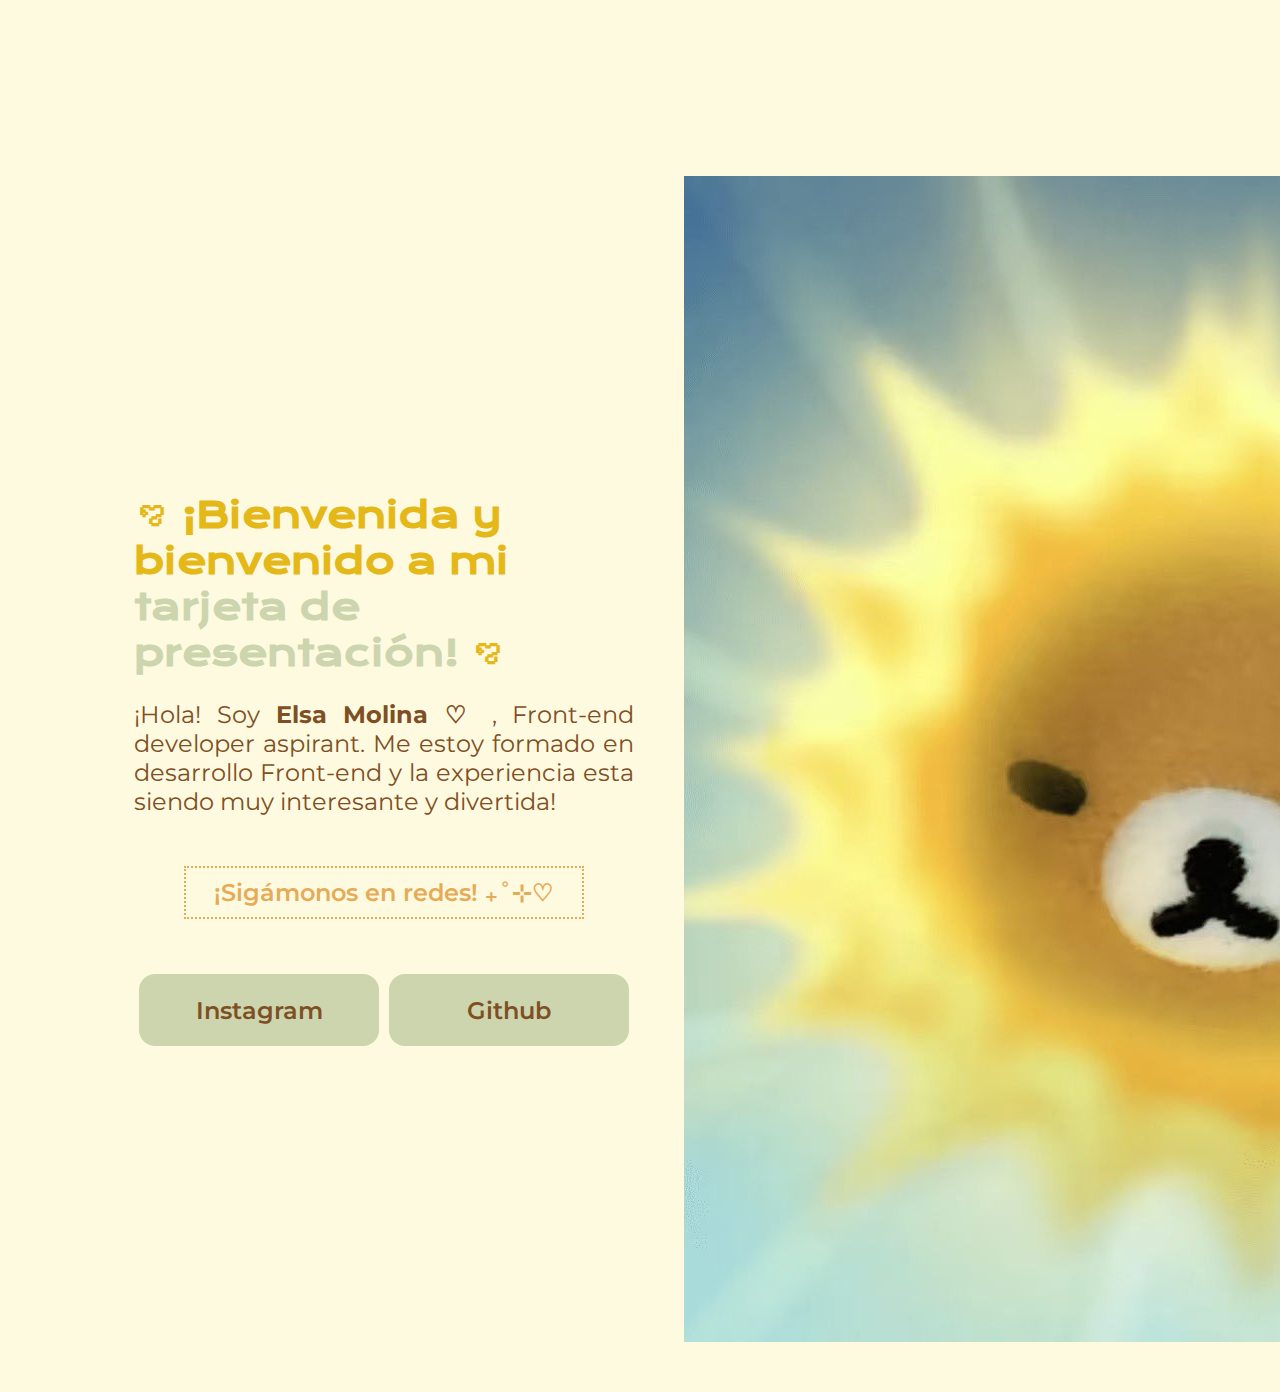
==== index.html @ 11b0048c "Lección Manejando los bordes" ====
<!DOCTYPE html>
<html lang="es-mx">
<head>
    <meta charset="UTF-8">
    <meta name="viewport" content="width=device-width, initial-scale=1.0">
    <title>Potafolio</title>
    <link rel="stylesheet" href="style.css">
</head>
<body>
    <header></header>
    <main class="presentacion">
        <section class="presentacion_contenido">
            <h1 class="presentacion_contenido_titulo">ꨄ︎ ¡Bienvenida y bienvenido a mi <strong class="titulo-destaque"> tarjeta de presentación! </strong> ꨄ︎
            </h1>
            <p class="presentacion_contenido_texto">
                ¡Hola! Soy <strong>Elsa Molina ♡</strong> , Front-end developer aspirant.
                Me estoy formado en desarrollo Front-end y la experiencia esta siendo 
                muy interesante y divertida! 
            </p>
            <p class="texFollow"> 
                ¡Sigámonos en redes! ₊˚⊹♡
            </p>
            <div class="presentacion_enlaces">
                <a class="presentacion_enlaces_link" href="https://www.instagram.com/elsa_molinah?igsh=Mndtd2M3bjhrdDc=">Instagram</a>
                <a class="presentacion_enlaces_link" href="https://github.com/ElsaMolina">Github</a>
            </div>
        </section>

        <img class="myAvatar" src="Imagen de WhatsApp 2025-02-07 a las 14.08.31_734f1d71.jpg" alt="Imagen de Rilakuma en un sol"> 
    </main>
    <footer></footer>
</body>
</html>
---- style.css ----
@import url('https://fonts.googleapis.com/css2?family=Krona+One&family=Montserrat:ital,wght@0,100..900;1,100..900&display=swap');

body {
    background-color: #fefae0;
    color: #7f4f24;
    height: 100vh;
    box-sizing: border-box;
    
}

.titulo-destaque {
    color:#ccd5ae
}

.texFollow {
    color:#E6AB57;
    margin: 50px;
    padding: 10px;
    border:2px dotted #E6AB57;
    font-family: "Montserrat", sans-serif;
    font-size: 24px;
    font-weight: 600;
    text-align: center;
}

.myAvatar {
    margin:50px;
}

.presentacion{
    display: flex;
    align-items: center;
    margin: 10%;
    justify-content: space-between ;
}

.presentacion_contenido{
    width:615px;
}

.presentacion_contenido_titulo{
    font-size: 36px;
    font-family: "Krona One", sans-serif;
    padding:0px;
    color:#E5B819
    
}
    
.presentacion_contenido_texto{
    font-size:24px ;
    font-family: "Montserrat", sans-serif;
    text-align: justify;
}

.presentacion_enlaces{
    display: flex;
    justify-content: space-between;
}

.presentacion_enlaces_link{
    width: 250px;
    background-color:#ccd5ae ;
    text-align: center;
    padding:21.5px 0;
    border-radius: 16px;
    font-family: "Montserrat", sans-serif;
    font-size: 24px;
    font-weight: 600;
    text-decoration:none;
    color: #7f4f24;
    margin: 1%;

}
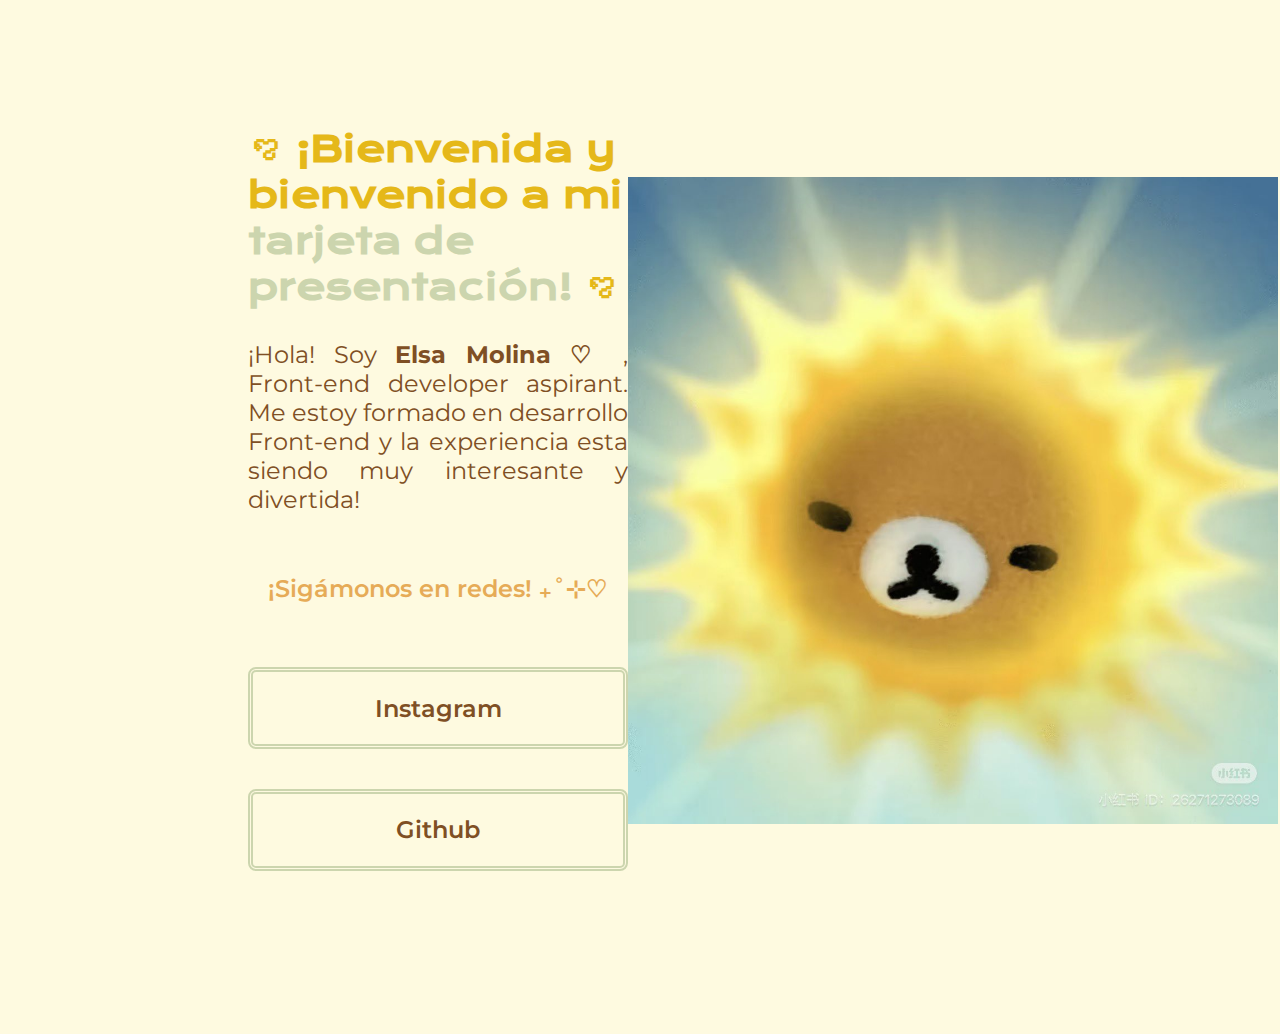
==== commit 90ddacaa: "Lección preparando el layout" ====
--- a/index.html
+++ b/index.html
@@ -17,9 +17,9 @@
                 Me estoy formado en desarrollo Front-end y la experiencia esta siendo 
                 muy interesante y divertida! 
             </p>
-            <p class="texFollow"> 
+            <h2 class="texFollow">
                 ¡Sigámonos en redes! ₊˚⊹♡
-            </p>
+            </h2>
             <div class="presentacion_enlaces">
                 <a class="presentacion_enlaces_link" href="https://www.instagram.com/elsa_molinah?igsh=Mndtd2M3bjhrdDc=">Instagram</a>
                 <a class="presentacion_enlaces_link" href="https://github.com/ElsaMolina">Github</a>
--- a/style.css
+++ b/style.css
@@ -12,42 +12,36 @@
     color:#ccd5ae
 }
 
-.texFollow {
-    color:#E6AB57;
-    margin: 50px;
-    padding: 10px;
-    border:2px dotted #E6AB57;
-    font-family: "Montserrat", sans-serif;
-    font-size: 24px;
-    font-weight: 600;
-    text-align: center;
-}
+.myAvatar {
+    width: 650px;
 
-.myAvatar {
-    margin:50px;
 }
 
 .presentacion{
     display: flex;
     align-items: center;
-    margin: 10%;
+    margin: 10% 19%;
     justify-content: space-between ;
 }
 
 .presentacion_contenido{
     width:615px;
+    display: flex;
+    flex-direction: column;
+    gap: 30px;
 }
 
 .presentacion_contenido_titulo{
     font-size: 36px;
     font-family: "Krona One", sans-serif;
     padding:0px;
+    margin: 0%;
     color:#E5B819
-    
 }
     
 .presentacion_contenido_texto{
     font-size:24px ;
+    margin: 0%;
     font-family: "Montserrat", sans-serif;
     text-align: justify;
 }
@@ -55,19 +49,32 @@
 .presentacion_enlaces{
     display: flex;
     justify-content: space-between;
+    flex-direction: column;
+    align-items: center;
+    gap: 32px;
+
 }
 
 .presentacion_enlaces_link{
-    width: 250px;
-    background-color:#ccd5ae ;
+    width: 370px;
     text-align: center;
     padding:21.5px 0;
-    border-radius: 16px;
+    border-radius: 8px;
     font-family: "Montserrat", sans-serif;
     font-size: 24px;
     font-weight: 600;
     text-decoration:none;
     color: #7f4f24;
     margin: 1%;
+    border:5px double #ccd5ae;
+}
 
+
+.texFollow {
+    color:#E6AB57;
+    font-family: "Montserrat", sans-serif;
+    font-size: 24px;
+    font-weight: 600;
+    padding: 10px;
+    text-align: center;
 }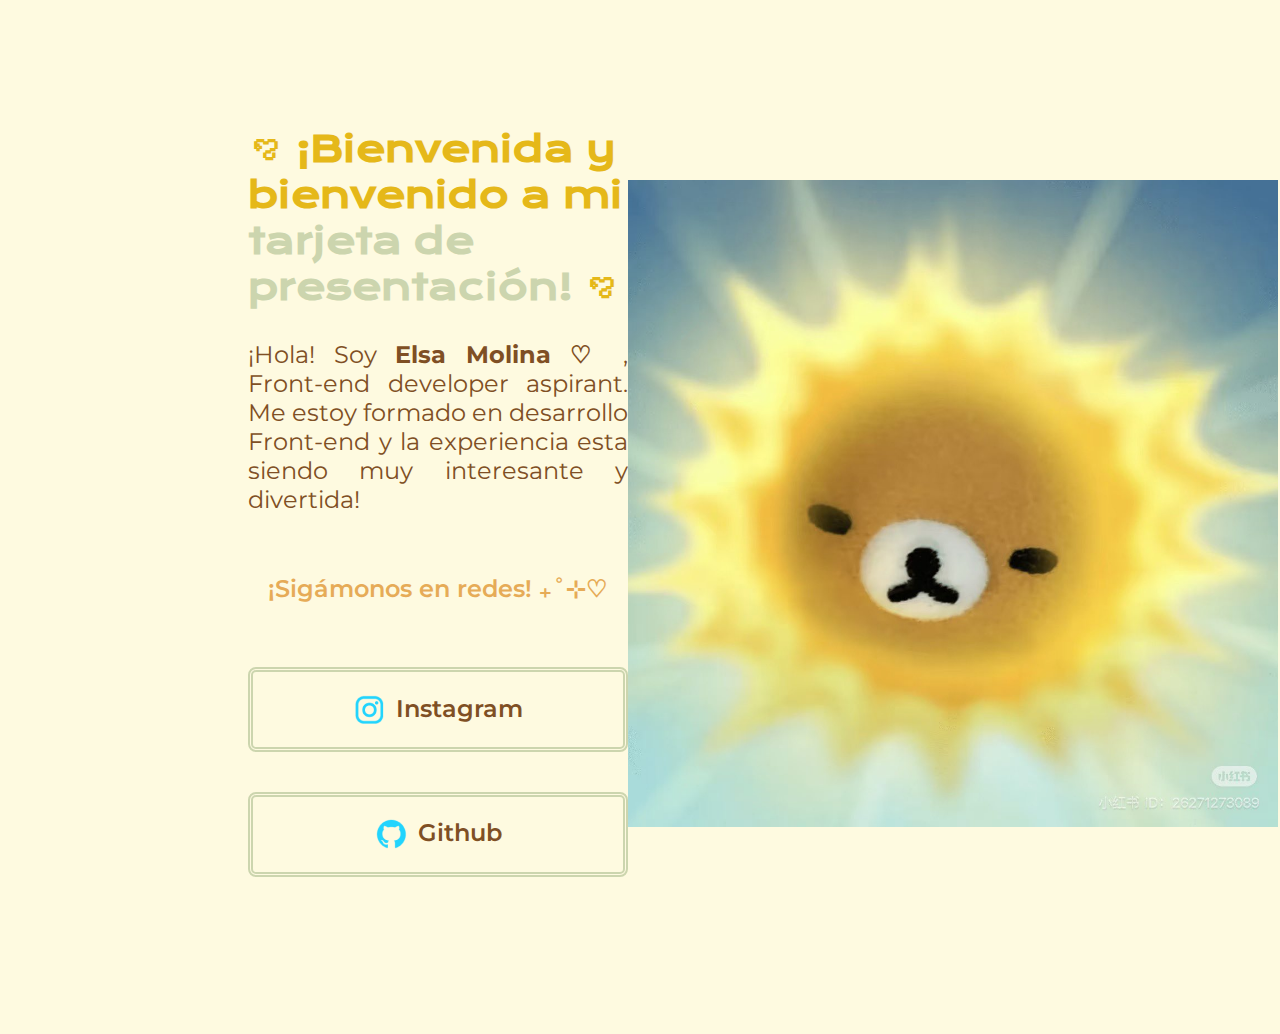
==== commit 8e813020: "Lección Creando iconos clicables" ====
--- a/index.html
+++ b/index.html
@@ -21,8 +21,12 @@
                 ¡Sigámonos en redes! ₊˚⊹♡
             </h2>
             <div class="presentacion_enlaces">
-                <a class="presentacion_enlaces_link" href="https://www.instagram.com/elsa_molinah?igsh=Mndtd2M3bjhrdDc=">Instagram</a>
-                <a class="presentacion_enlaces_link" href="https://github.com/ElsaMolina">Github</a>
+                <a class="presentacion_enlaces_link" href="https://www.instagram.com/elsa_molinah?igsh=Mndtd2M3bjhrdDc=">
+                    <img src="./assets/instagram.png">
+                    Instagram</a>
+                <a class="presentacion_enlaces_link" href="https://github.com/ElsaMolina">
+                    <img src="./assets/github.png">
+                    Github</a>
             </div>
         </section>
 
--- a/style.css
+++ b/style.css
@@ -52,8 +52,8 @@
     flex-direction: column;
     align-items: center;
     gap: 32px;
+}
 
-}
 
 .presentacion_enlaces_link{
     width: 370px;
@@ -67,6 +67,14 @@
     color: #7f4f24;
     margin: 1%;
     border:5px double #ccd5ae;
+    display: flex;
+   justify-content: center;
+   gap: 10px;
+
+}
+
+.presentacion_enlaces_link:hover{
+    background-color: #ccd5ae ;
 }
 
 
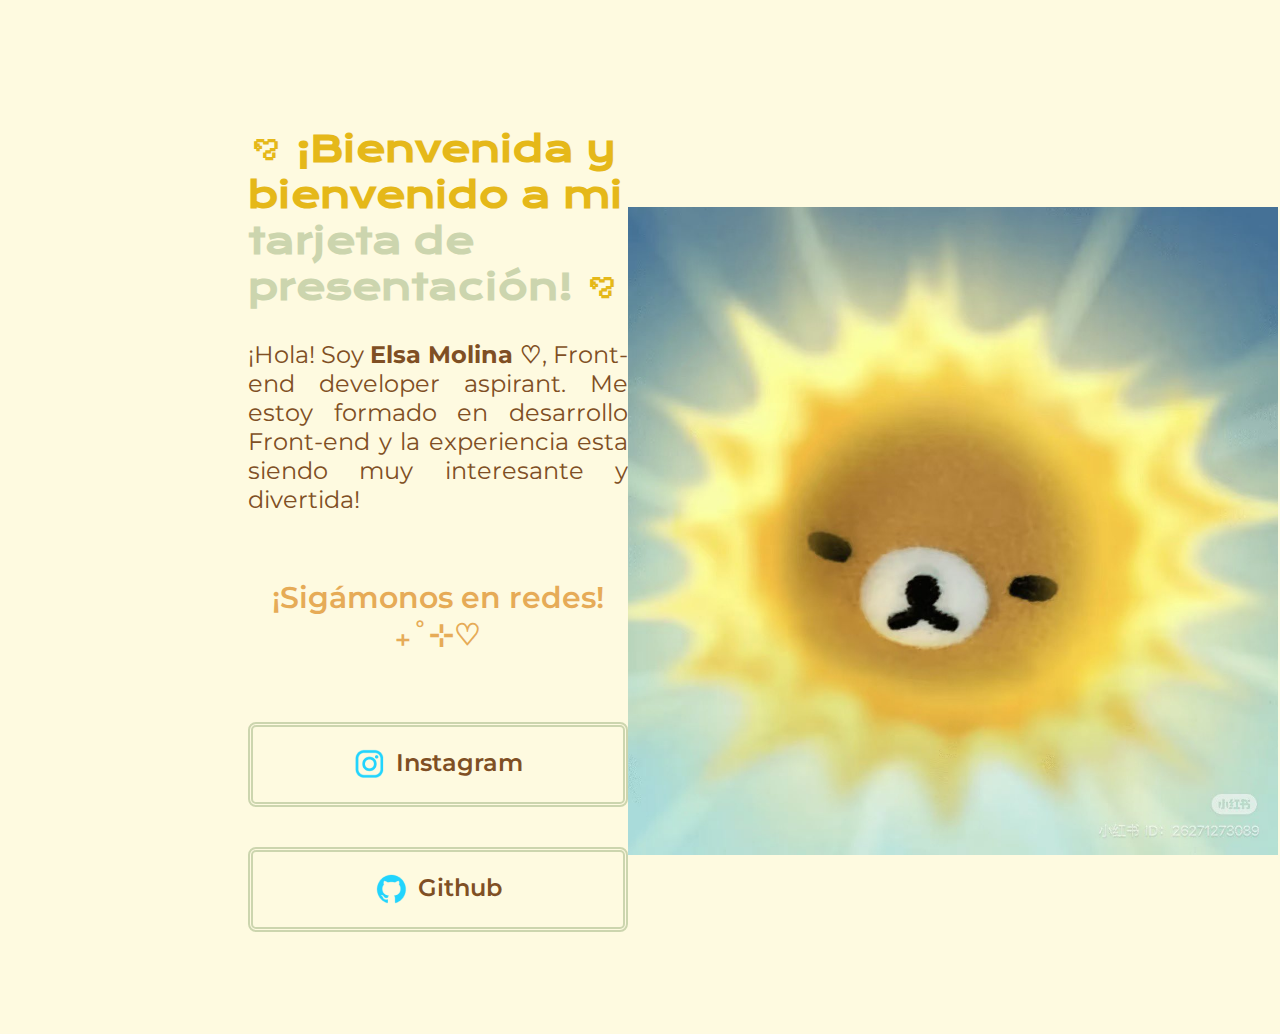
==== commit 8b92d053: "Desafío: personalizando el proyecto con hover" ====
--- a/index.html
+++ b/index.html
@@ -13,7 +13,7 @@
             <h1 class="presentacion_contenido_titulo">ꨄ︎ ¡Bienvenida y bienvenido a mi <strong class="titulo-destaque"> tarjeta de presentación! </strong> ꨄ︎
             </h1>
             <p class="presentacion_contenido_texto">
-                ¡Hola! Soy <strong>Elsa Molina ♡</strong> , Front-end developer aspirant.
+                ¡Hola! Soy <strong class="miNombre"> Elsa Molina ♡</strong>, Front-end developer aspirant.
                 Me estoy formado en desarrollo Front-end y la experiencia esta siendo 
                 muy interesante y divertida! 
             </p>
--- a/style.css
+++ b/style.css
@@ -46,6 +46,12 @@
     text-align: justify;
 }
 
+.miNombre:hover{
+    background-color: #E5B819;
+    border-radius: 10px;
+    padding: 2px;
+}
+
 .presentacion_enlaces{
     display: flex;
     justify-content: space-between;
@@ -81,7 +87,7 @@
 .texFollow {
     color:#E6AB57;
     font-family: "Montserrat", sans-serif;
-    font-size: 24px;
+    font-size: 30px;
     font-weight: 600;
     padding: 10px;
     text-align: center;
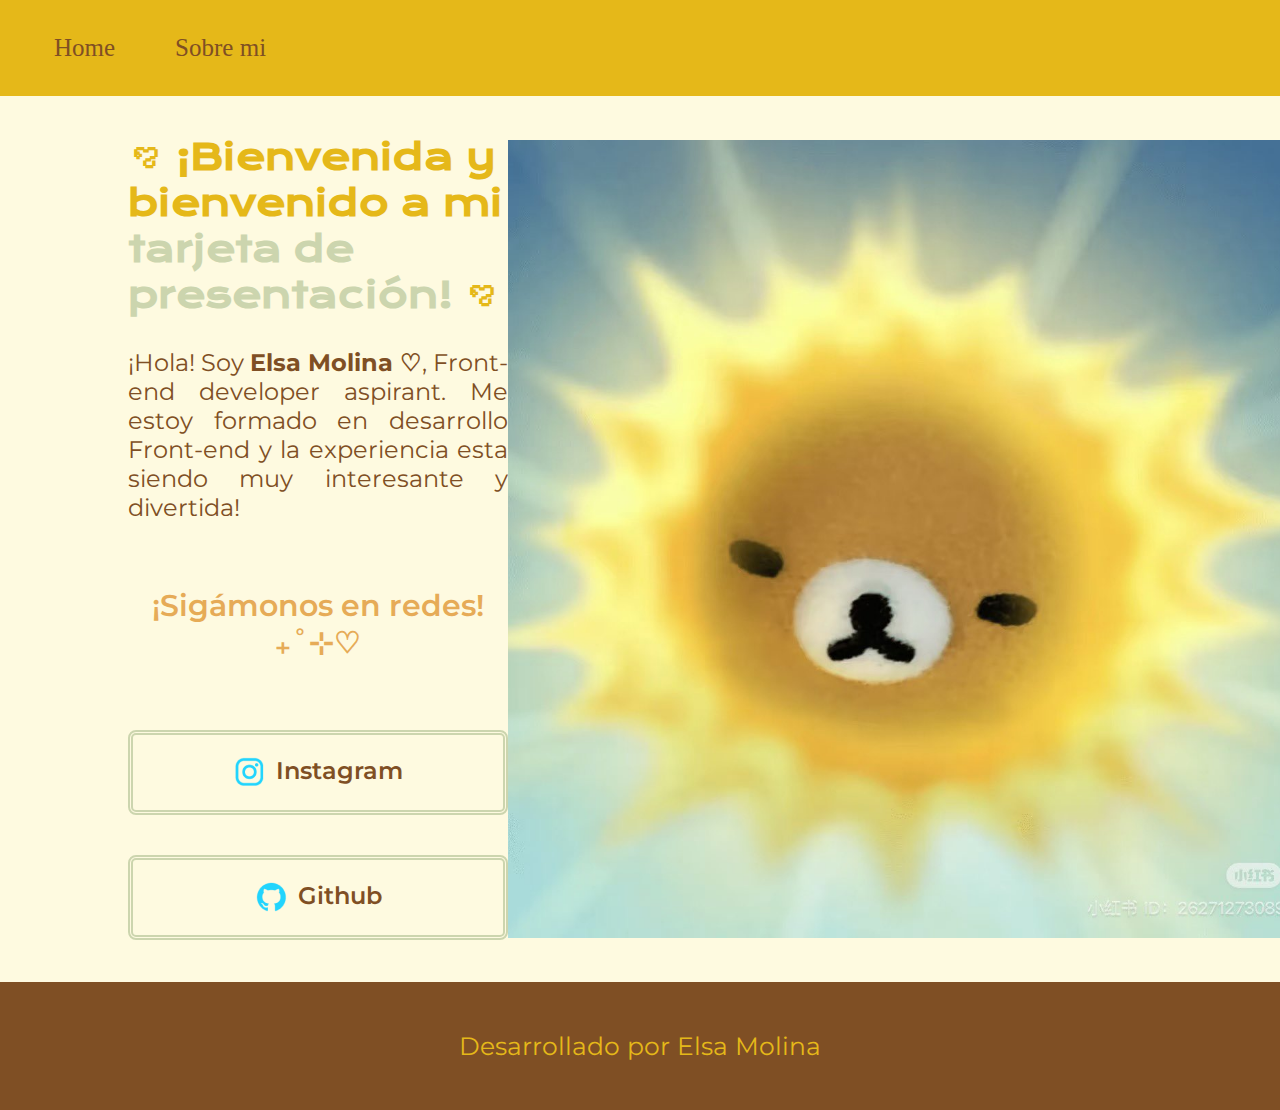
==== commit 1cd70c58: "Lección Creando el header y el footer" ====
--- a/index.html
+++ b/index.html
@@ -7,7 +7,12 @@
     <link rel="stylesheet" href="style.css">
 </head>
 <body>
-    <header></header>
+    <header class="header">
+        <nav class="header_menu">
+            <a class="header_menu_link">Home</a>
+            <a class="header_menu_link">Sobre mi </a>
+        </nav>
+    </header>
     <main class="presentacion">
         <section class="presentacion_contenido">
             <h1 class="presentacion_contenido_titulo">ꨄ︎ ¡Bienvenida y bienvenido a mi <strong class="titulo-destaque"> tarjeta de presentación! </strong> ꨄ︎
@@ -32,6 +37,9 @@
 
         <img class="myAvatar" src="Imagen de WhatsApp 2025-02-07 a las 14.08.31_734f1d71.jpg" alt="Imagen de Rilakuma en un sol"> 
     </main>
-    <footer></footer>
+
+    <footer class="footer">
+        <p>Desarrollado por Elsa Molina</p>
+    </footer>
 </body>
 </html>--- a/style.css
+++ b/style.css
@@ -3,8 +3,8 @@
 body {
     background-color: #fefae0;
     color: #7f4f24;
-    height: 100vh;
     box-sizing: border-box;
+    margin: 0%;
     
 }
 
@@ -13,15 +13,15 @@
 }
 
 .myAvatar {
-    width: 650px;
+    width: 800px;
 
 }
 
 .presentacion{
     display: flex;
     align-items: center;
-    margin: 10% 19%;
-    justify-content: space-between ;
+    margin: 3% 10%;
+    justify-content: space-between;
 }
 
 .presentacion_contenido{
@@ -50,6 +50,7 @@
     background-color: #E5B819;
     border-radius: 10px;
     padding: 2px;
+    cursor: default;
 }
 
 .presentacion_enlaces{
@@ -81,7 +82,9 @@
 
 .presentacion_enlaces_link:hover{
     background-color: #ccd5ae ;
+    cursor: pointer;
 }
+
 
 
 .texFollow {
@@ -91,4 +94,42 @@
     font-weight: 600;
     padding: 10px;
     text-align: center;
+}
+
+.footer{
+    background-color: #7f4f24;
+    padding: 24px;
+    color: #E5B819;
+    text-align: center;
+    font-family: "Montserrat", sans-serif;
+    font-size: 25px;
+    font-weight: 400;
+    margin: 0;
+}
+
+.header_menu{
+    background-color:#E5B819;
+    padding: 24px;
+    display: flex;
+    justify-content:left;
+    align-items: center;
+    
+}
+
+.header_menu_link{
+    font-size:25px;
+    margin: 0 20px;
+    padding:10px 10px ;
+    text-decoration:none;
+    color: #7f4f24;
+   
+}
+
+.header_menu_link:hover{
+    color: #E5B819 ;
+    background-color:#7f4f24;
+    border-radius: 16px;
+    cursor: pointer;
+
+
 }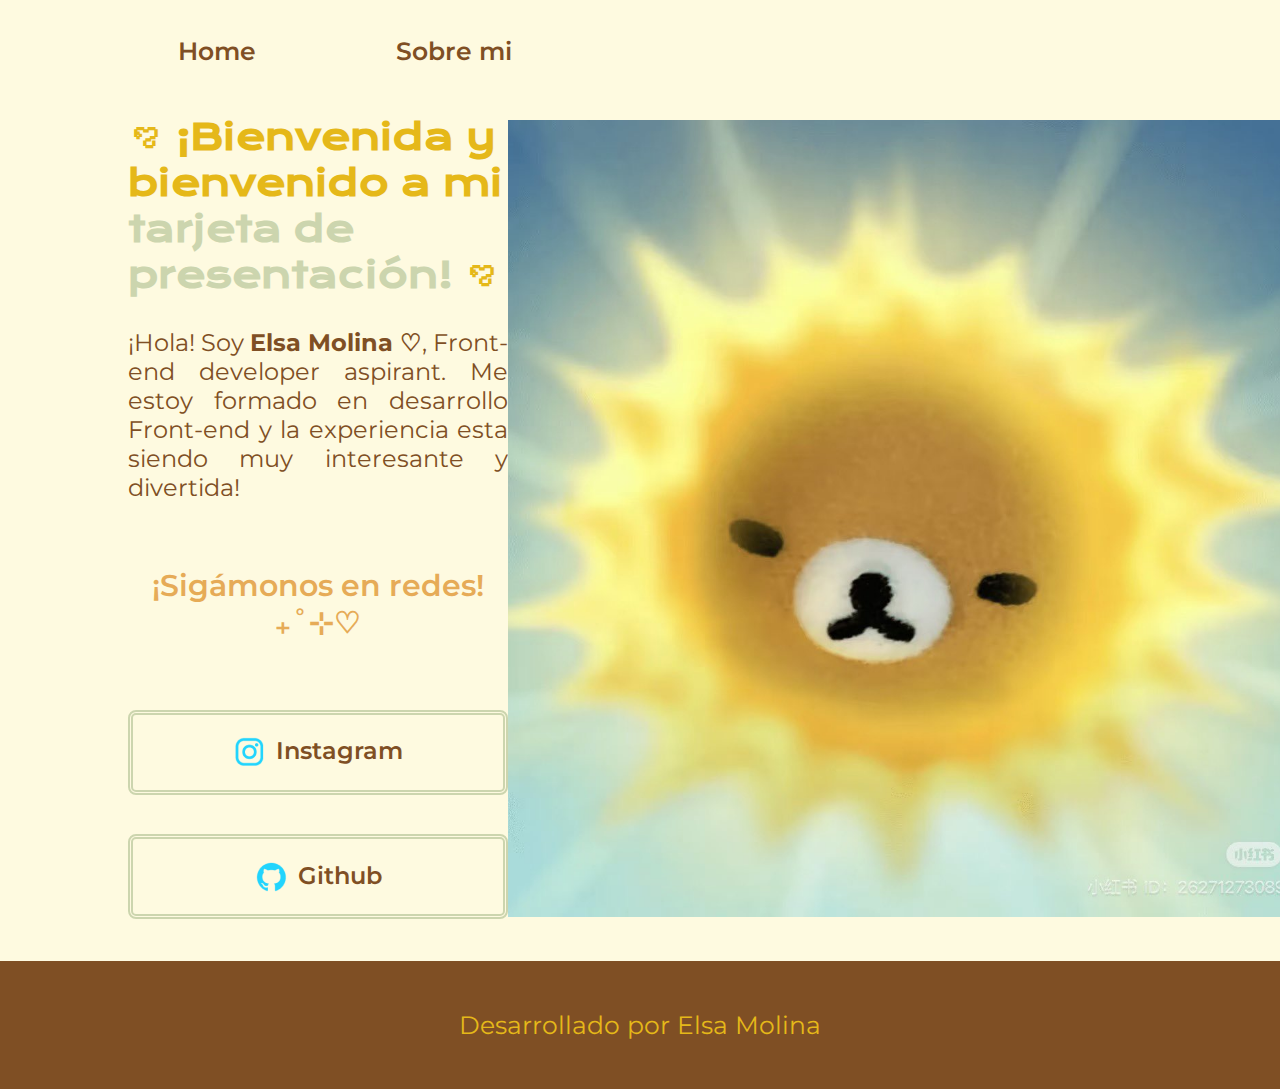
==== commit f5d34d53: "Lección Navegando entre páginas" ====
--- a/index.html
+++ b/index.html
@@ -4,13 +4,13 @@
     <meta charset="UTF-8">
     <meta name="viewport" content="width=device-width, initial-scale=1.0">
     <title>Potafolio</title>
-    <link rel="stylesheet" href="style.css">
+    <link rel="stylesheet" href="./style/style.css">
 </head>
 <body>
     <header class="header">
         <nav class="header_menu">
-            <a class="header_menu_link">Home</a>
-            <a class="header_menu_link">Sobre mi </a>
+            <a class="header_menu_link" href="index.html">Home</a>
+            <a class="header_menu_link" href="about.html">Sobre mi </a>
         </nav>
     </header>
     <main class="presentacion">
@@ -35,7 +35,7 @@
             </div>
         </section>
 
-        <img class="myAvatar" src="Imagen de WhatsApp 2025-02-07 a las 14.08.31_734f1d71.jpg" alt="Imagen de Rilakuma en un sol"> 
+        <img class="myAvatar" src="./assets/Imagen de WhatsApp 2025-02-07 a las 14.08.31_734f1d71.jpg" alt="Imagen de Rilakuma en un sol"> 
     </main>
 
     <footer class="footer">
--- a/style/style.css
+++ b/style/style.css
@@ -0,0 +1,141 @@
+@import url('https://fonts.googleapis.com/css2?family=Krona+One&family=Montserrat:ital,wght@0,100..900;1,100..900&display=swap');
+
+body {
+    background-color: #fefae0;
+    color: #7f4f24;
+    box-sizing: border-box;
+    margin: 0%;
+    
+}
+
+.titulo-destaque {
+    color:#ccd5ae
+}
+
+.myAvatar {
+    width: 800px;
+
+}
+
+.presentacion{
+    display: flex;
+    align-items: center;
+   padding: 3% 10%;
+    justify-content: space-between;
+}
+
+.presentacion_contenido{
+    width:615px;
+    display: flex;
+    flex-direction: column;
+    gap: 30px;
+}
+
+.presentacion_contenido_titulo{
+    font-size: 36px;
+    font-family: "Krona One", sans-serif;
+    padding:0px;
+    margin: 0%;
+    color:#E5B819
+}
+    
+.presentacion_contenido_texto{
+    font-size:24px ;
+    margin: 0%;
+    font-family: "Montserrat", sans-serif;
+    text-align: justify;
+}
+
+.miNombre:hover{
+    background-color: #E5B819;
+    border-radius: 10px;
+    padding: 2px;
+    cursor: default;
+}
+
+.presentacion_enlaces{
+    display: flex;
+    justify-content: space-between;
+    flex-direction: column;
+    align-items: center;
+    gap: 32px;
+}
+
+
+.presentacion_enlaces_link{
+    width: 370px;
+    text-align: center;
+    padding:21.5px 0;
+    border-radius: 8px;
+    font-family: "Montserrat", sans-serif;
+    font-size: 24px;
+    font-weight: 600;
+    text-decoration:none;
+    color: #7f4f24;
+    margin: 1%;
+    border:5px double #ccd5ae;
+    display: flex;
+   justify-content: center;
+   gap: 10px;
+
+}
+
+.presentacion_enlaces_link:hover{
+    background-color: #ccd5ae ;
+    cursor: pointer;
+}
+
+
+
+.texFollow {
+    color:#E6AB57;
+    font-family: "Montserrat", sans-serif;
+    font-size: 30px;
+    font-weight: 600;
+    padding: 10px;
+    text-align: center;
+}
+
+.footer{
+    background-color: #7f4f24;
+    padding: 24px;
+    color: #E5B819;
+    text-align: center;
+    font-family: "Montserrat", sans-serif;
+    font-size: 25px;
+    font-weight: 400;
+    margin: 0;
+}
+
+.header{
+    padding: 2% 0% 0% 10%;
+}
+
+.header_menu{
+    margin: 0 20px;
+    display: flex;
+    gap: 80px;
+    justify-content:left;
+    align-items: center;
+    
+}
+
+.header_menu_link{
+    margin: 0 20px;
+    padding:10px 10px ;
+    font-family: "Montserrat", sans-serif;
+    font-size:25px;
+    font-weight: 600;
+    text-decoration:none;
+    color: #7f4f24;
+   
+}
+
+.header_menu_link:hover{
+    color: #E5B819 ;
+    background-color:#7f4f24;
+    border-radius: 16px;
+    cursor: pointer;
+
+
+}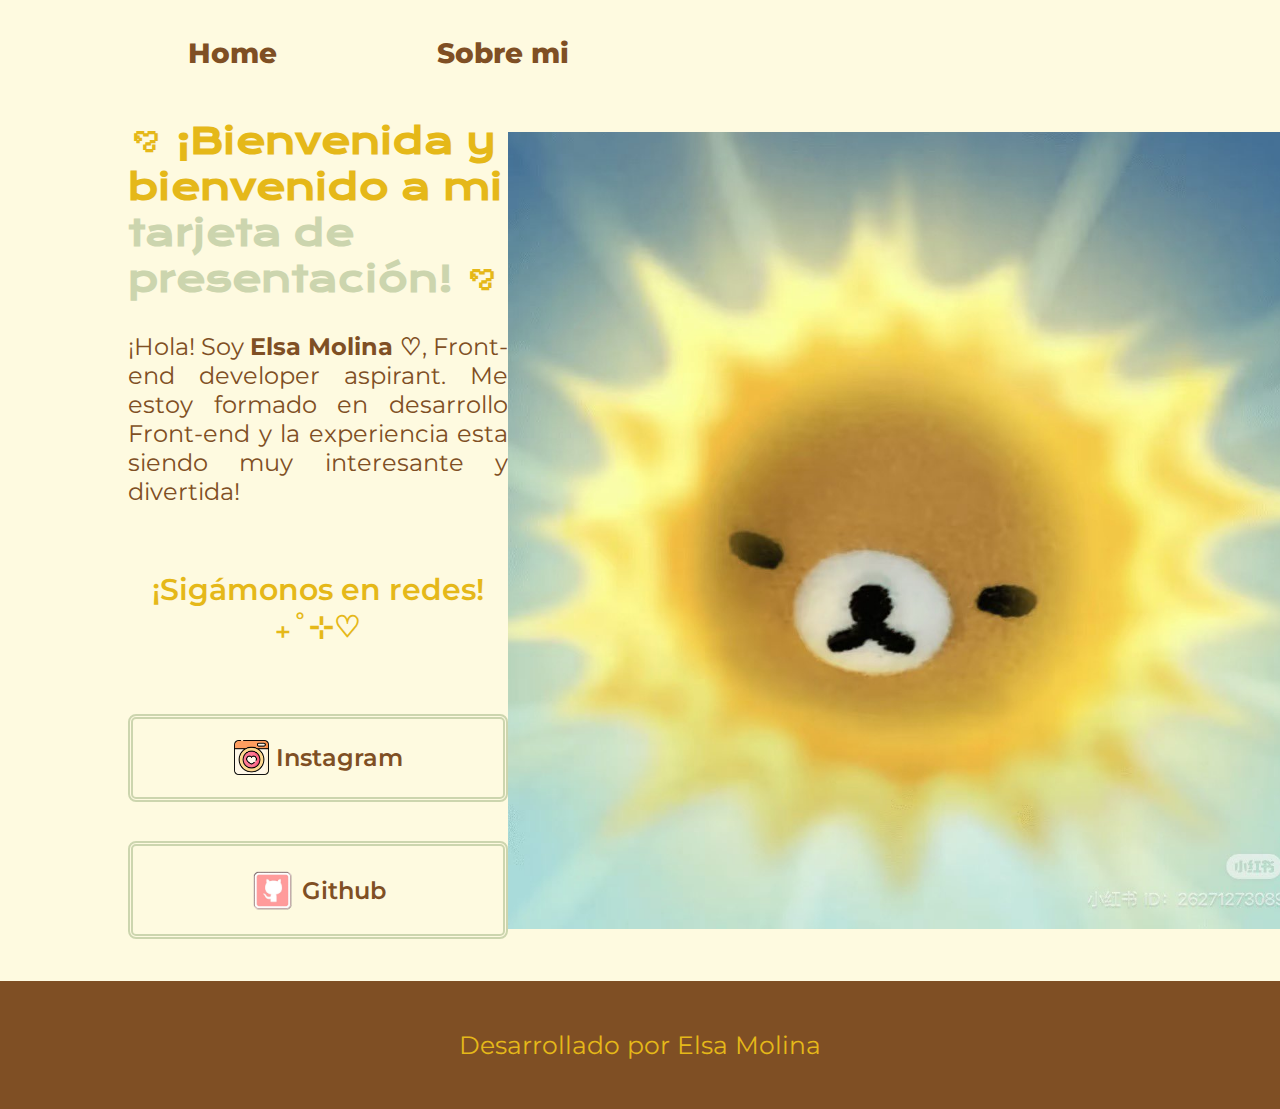
==== commit 3270e8c3: "Lección Aplicando las variables CSS" ====
--- a/index.html
+++ b/index.html
@@ -27,10 +27,10 @@
             </h2>
             <div class="presentacion_enlaces">
                 <a class="presentacion_enlaces_link" href="https://www.instagram.com/elsa_molinah?igsh=Mndtd2M3bjhrdDc=">
-                    <img src="./assets/instagram.png">
+                    <img class="icon" src="./assets/Instagram kawaii.png">
                     Instagram</a>
                 <a class="presentacion_enlaces_link" href="https://github.com/ElsaMolina">
-                    <img src="./assets/github.png">
+                    <img class="icon2" src="./assets/github kawaii.png">
                     Github</a>
             </div>
         </section>
--- a/style/style.css
+++ b/style/style.css
@@ -1,15 +1,25 @@
 @import url('https://fonts.googleapis.com/css2?family=Krona+One&family=Montserrat:ital,wght@0,100..900;1,100..900&display=swap');
 
+:root{
+    --color-primario:#7f4f24;
+    --color-secundario:#E5B819;
+    --color-terciario:#ccd5ae;
+    --color-backround: #fefae0;
+    
+    --fuente-montserrat:"Montserrat", sans-serif;
+    --fuente-kronaOne: "Krona One", sans-serif;
+}
+
 body {
-    background-color: #fefae0;
-    color: #7f4f24;
+    background-color:var(--color-backround);
+    color: var(--color-primario);
     box-sizing: border-box;
     margin: 0%;
     
 }
 
 .titulo-destaque {
-    color:#ccd5ae
+    color:var(--color-terciario)
 }
 
 .myAvatar {
@@ -32,22 +42,24 @@
 }
 
 .presentacion_contenido_titulo{
+    color:var(--color-secundario);
     font-size: 36px;
-    font-family: "Krona One", sans-serif;
-    padding:0px;
+    font-family: var(--fuente-kronaOne) ;
     margin: 0%;
-    color:#E5B819
+    padding:0%;
+    
+    
 }
     
 .presentacion_contenido_texto{
     font-size:24px ;
     margin: 0%;
-    font-family: "Montserrat", sans-serif;
+    font-family: var(--fuente-montserrat);
     text-align: justify;
 }
 
 .miNombre:hover{
-    background-color: #E5B819;
+    background-color: var(--color-secundario);
     border-radius: 10px;
     padding: 2px;
     cursor: default;
@@ -67,29 +79,40 @@
     text-align: center;
     padding:21.5px 0;
     border-radius: 8px;
-    font-family: "Montserrat", sans-serif;
+    font-family: var(--fuente-montserrat);
     font-size: 24px;
     font-weight: 600;
     text-decoration:none;
-    color: #7f4f24;
+    color: var(--color-primario);
     margin: 1%;
-    border:5px double #ccd5ae;
+    border:5px double var(--color-terciario);
     display: flex;
    justify-content: center;
-   gap: 10px;
+   align-items: center;
+   gap: 7px;
 
 }
 
+.icon{
+    width: 35px;
+    justify-content: center;
+}
+
+.icon2{
+    width: 45px;
+    justify-content: center;
+}
+
 .presentacion_enlaces_link:hover{
-    background-color: #ccd5ae ;
+    background-color: var(--color-terciario);
     cursor: pointer;
 }
 
 
 
 .texFollow {
-    color:#E6AB57;
-    font-family: "Montserrat", sans-serif;
+    color: var(--color-secundario);
+    font-family: var(--fuente-montserrat);
     font-size: 30px;
     font-weight: 600;
     padding: 10px;
@@ -97,11 +120,11 @@
 }
 
 .footer{
-    background-color: #7f4f24;
+    background-color: var(--color-primario);
     padding: 24px;
-    color: #E5B819;
+    color:var(--color-secundario);
     text-align: center;
-    font-family: "Montserrat", sans-serif;
+    font-family: var(--fuente-montserrat);
     font-size: 25px;
     font-weight: 400;
     margin: 0;
@@ -122,18 +145,18 @@
 
 .header_menu_link{
     margin: 0 20px;
-    padding:10px 10px ;
-    font-family: "Montserrat", sans-serif;
-    font-size:25px;
-    font-weight: 600;
+    padding:10px 20px ;
+    font-family: var(--fuente-montserrat);
+    font-size:28px;
+    font-weight: 800;
     text-decoration:none;
-    color: #7f4f24;
+    color: var(--color-primario);
    
 }
 
 .header_menu_link:hover{
-    color: #E5B819 ;
-    background-color:#7f4f24;
+    color:var(--color-secundario) ;
+    background-color:var(--color-primario);
     border-radius: 16px;
     cursor: pointer;
 
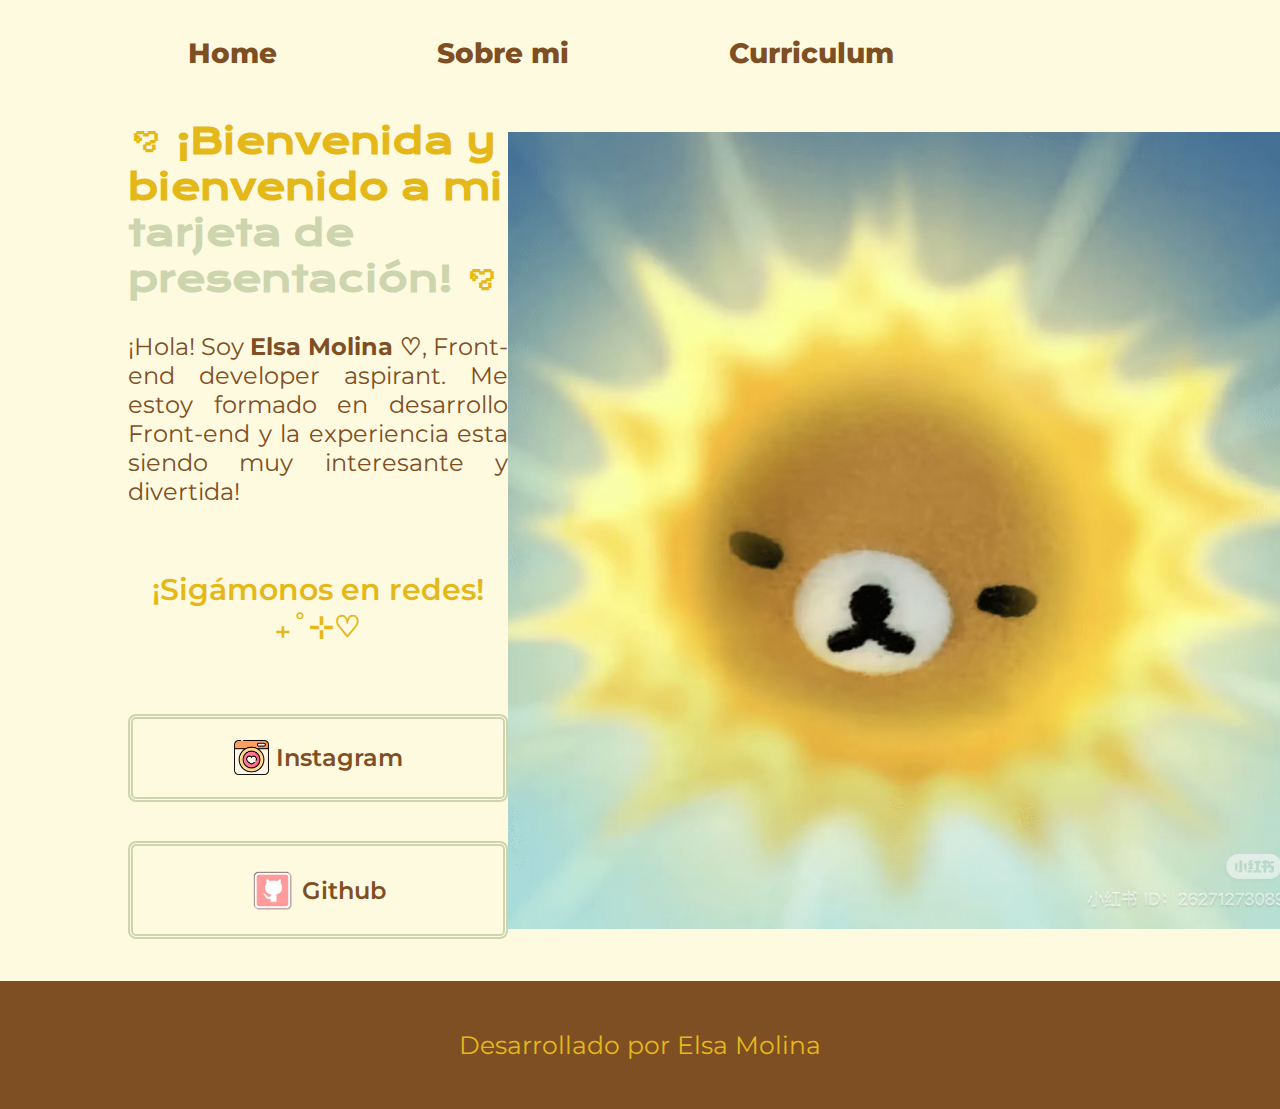
==== commit 024fdcbc: "Creación de página de Curriculum" ====
--- a/index.html
+++ b/index.html
@@ -11,6 +11,7 @@
         <nav class="header_menu">
             <a class="header_menu_link" href="index.html">Home</a>
             <a class="header_menu_link" href="about.html">Sobre mi </a>
+            <a class="header_menu_link" href="curriculum.html">Curriculum</a>
         </nav>
     </header>
     <main class="presentacion">
